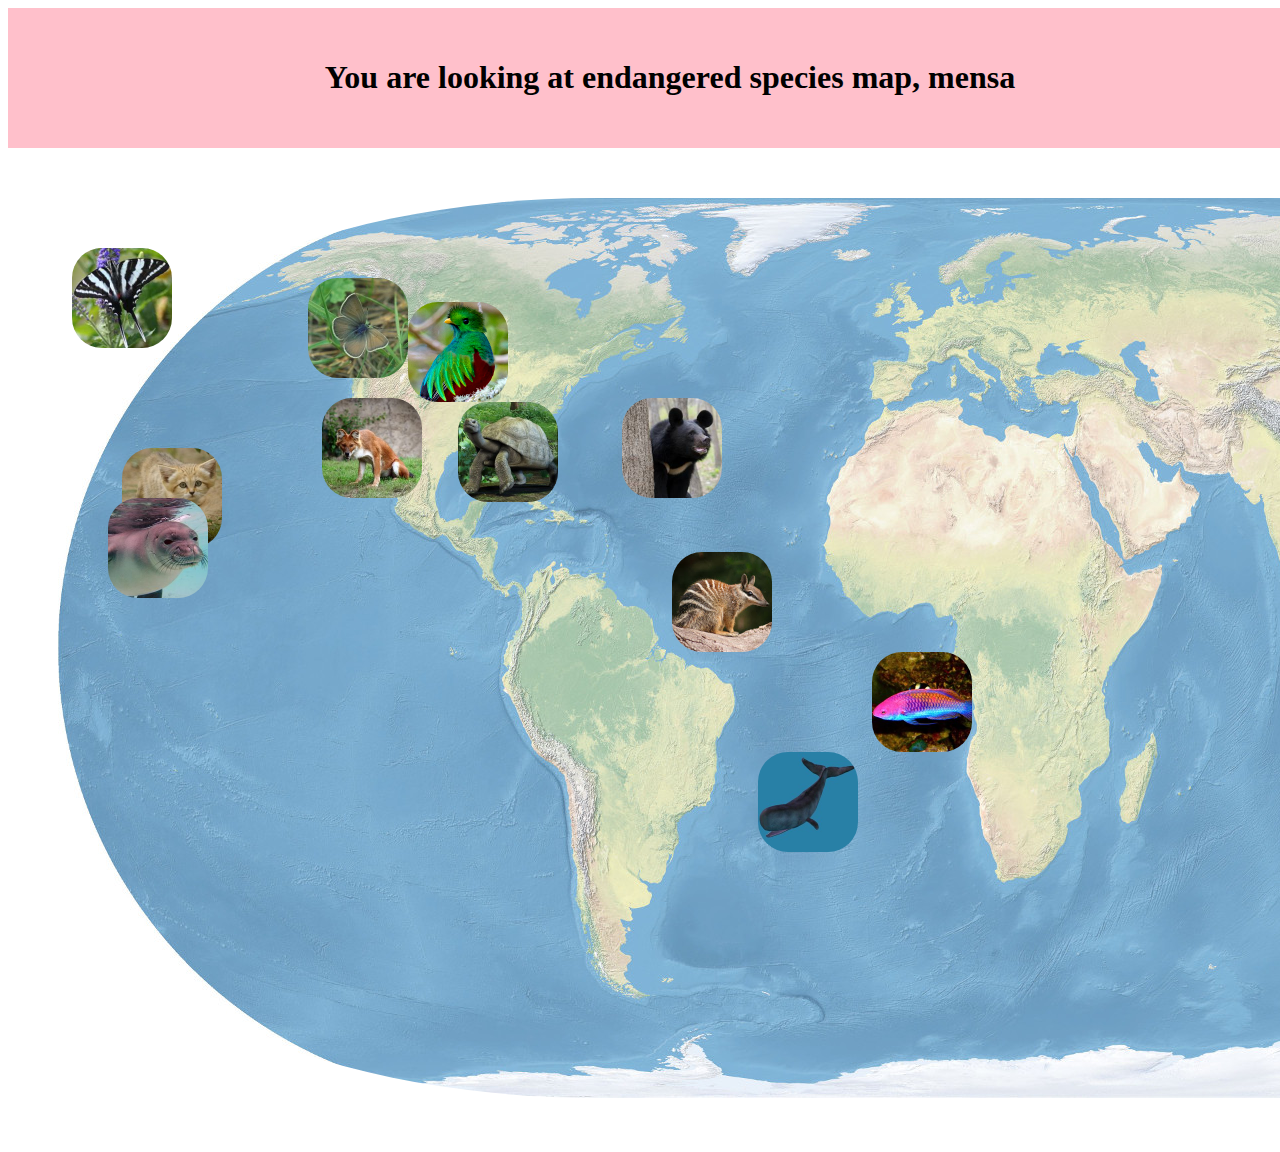
==== endangered-species/index.html @ b4efac7a "add animal pictures, style pictures with css, place pictures absolutely on map" ====
<!DOCTYPE html>
<html>
  <head>
    <link rel="stylesheet" href="css/styles.css" media="screen" title="no title" charset="utf-8">
    <meta charset="utf-8">
    <title>We're dying, please give a fuck</title>
  </head>
  <body>
    <div id="nav">
      <h1>You are looking at endangered species map, mensa</h1>
    </div>
    <div id="content">
      <img src="img/map.jpg" alt="map" />
<div id="badges">

      <img src="img/af-sandcat.jpg-c200" alt="" id="sandcat" />

      <img src="img/an-spermwhale.jpg" alt="" id="sperm-whale" />

      <img src="img/asianblackbear.jpg" alt="" id="bear" />

      <img src="img/ca-resbirdcenam.jpg" alt="" id="bird" />

      <img src="img/eu-corsicaswallowtail.jpg" alt="" id="butterfly" />

      <img src="img/galapagos-tortoise.jpg" alt="" id="tortoise" />

      <img src="img/hawaiimonkseal.jpg" alt="" id="seal" />

      <img src="img/me-dhole.jpg-c200" alt="" id="fox" />

      <img src="img/na-fender'sblue.jpg" alt="" id="butterfly2" />

      <img src="img/numbataussie.jpg" alt="" id="wombmonk" />

      <img src="img/oc-rainbow-parrotfish.jpg-c200" alt="" id="fish" />

      </div>
    </div>
  </body>
</html>
---- endangered-species/css/styles.css ----
#nav {
  background-color: pink;
  display: block;
  width: 100%;
  text-align: center;
  padding: 30px;
}

#content {
  margin: 50px;
  position: relative;
}

img {
  border-radius: 30%;
}

#sperm-whale {
  position: absolute;
  height: 100px;
  width: 100px;
  bottom: 250px;
  left: 700px;
}


#bear {
  position: absolute;
  height: 100px;
  width: 100px;
  top: 200px;
  right: 500px;
}

#bird {
  position: absolute;
  height: 100px;
  width: 100px;
  bottom: 700px;
  left: 350px;
}

#butterfly {
  position: absolute;
  height: 100px;
  width: 100px;
  top: 50px;
  right: 1050px;
}

#tortoise {
  position: absolute;
  height: 100px;
  width: 100px;
  bottom: 600px;
  left: 400px;
}

#seal {
  position: absolute;
  height: 100px;
  width: 100px;
  top: 300px;
  left: 50px;
}

#sandcat {
  position: absolute;
  height: 100px;
  width: 100px;
  top: 250px;
  right: 1000px;
}

#fox {
  position: absolute;
  height: 100px;
  width: 100px;
  top: 200px;
  right: 800px;
}

#butterfly2 {
  position: absolute;
  height: 100px;
  width: 100px;
  top: 80px;
  left: 250px;
}

#wombmonk {
  position: absolute;
  height: 100px;
  width: 100px;
  bottom: 450px;
  right: 450px;
}

#fish {
  position: absolute;
  height: 100px;
  width: 100px;
  bottom: 350px;
  right: 250px;
}
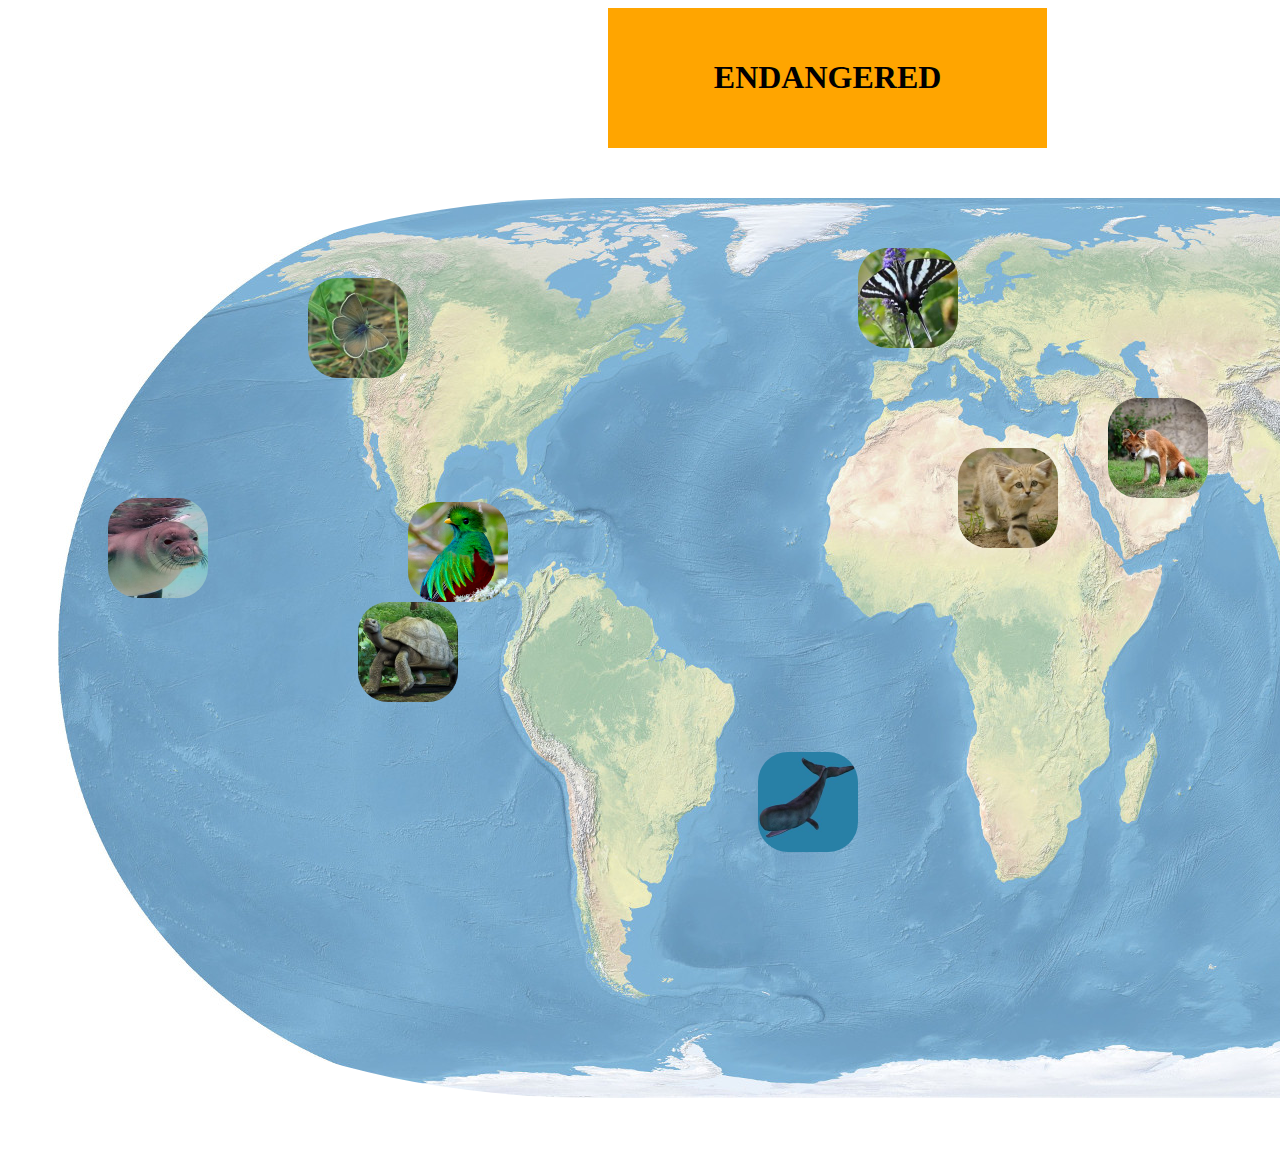
==== commit 28f60a05: "change header text and color css" ====
--- a/endangered-species/index.html
+++ b/endangered-species/index.html
@@ -7,7 +7,7 @@
   </head>
   <body>
     <div id="nav">
-      <h1>You are looking at endangered species map, mensa</h1>
+      <h1>ENDANGERED</h1>
     </div>
     <div id="content">
       <img src="img/map.jpg" alt="map" />
--- a/endangered-species/css/styles.css
+++ b/endangered-species/css/styles.css
@@ -1,7 +1,8 @@
 #nav {
-  background-color: pink;
+  background-color: orange;
   display: block;
-  width: 100%;
+  margin-left: 600px;
+    width: 30%;
   text-align: center;
   padding: 30px;
 }
@@ -23,20 +24,19 @@
   left: 700px;
 }
 
-
 #bear {
   position: absolute;
   height: 100px;
   width: 100px;
   top: 200px;
-  right: 500px;
+  left: 1300px;
 }
 
 #bird {
   position: absolute;
   height: 100px;
   width: 100px;
-  bottom: 700px;
+  bottom: 500px;
   left: 350px;
 }
 
@@ -45,15 +45,15 @@
   height: 100px;
   width: 100px;
   top: 50px;
-  right: 1050px;
+  left: 800px;
 }
 
 #tortoise {
   position: absolute;
   height: 100px;
   width: 100px;
-  bottom: 600px;
-  left: 400px;
+  bottom: 400px;
+  left: 300px;
 }
 
 #seal {
@@ -69,7 +69,7 @@
   height: 100px;
   width: 100px;
   top: 250px;
-  right: 1000px;
+  left: 900px;
 }
 
 #fox {
@@ -77,7 +77,7 @@
   height: 100px;
   width: 100px;
   top: 200px;
-  right: 800px;
+  left: 1050px;
 }
 
 #butterfly2 {
@@ -92,14 +92,14 @@
   position: absolute;
   height: 100px;
   width: 100px;
-  bottom: 450px;
-  right: 450px;
+  top: 550px;
+  left: 1450px;
 }
 
 #fish {
   position: absolute;
   height: 100px;
   width: 100px;
-  bottom: 350px;
-  right: 250px;
+  top: 450px;
+  left: 1650px;
 }
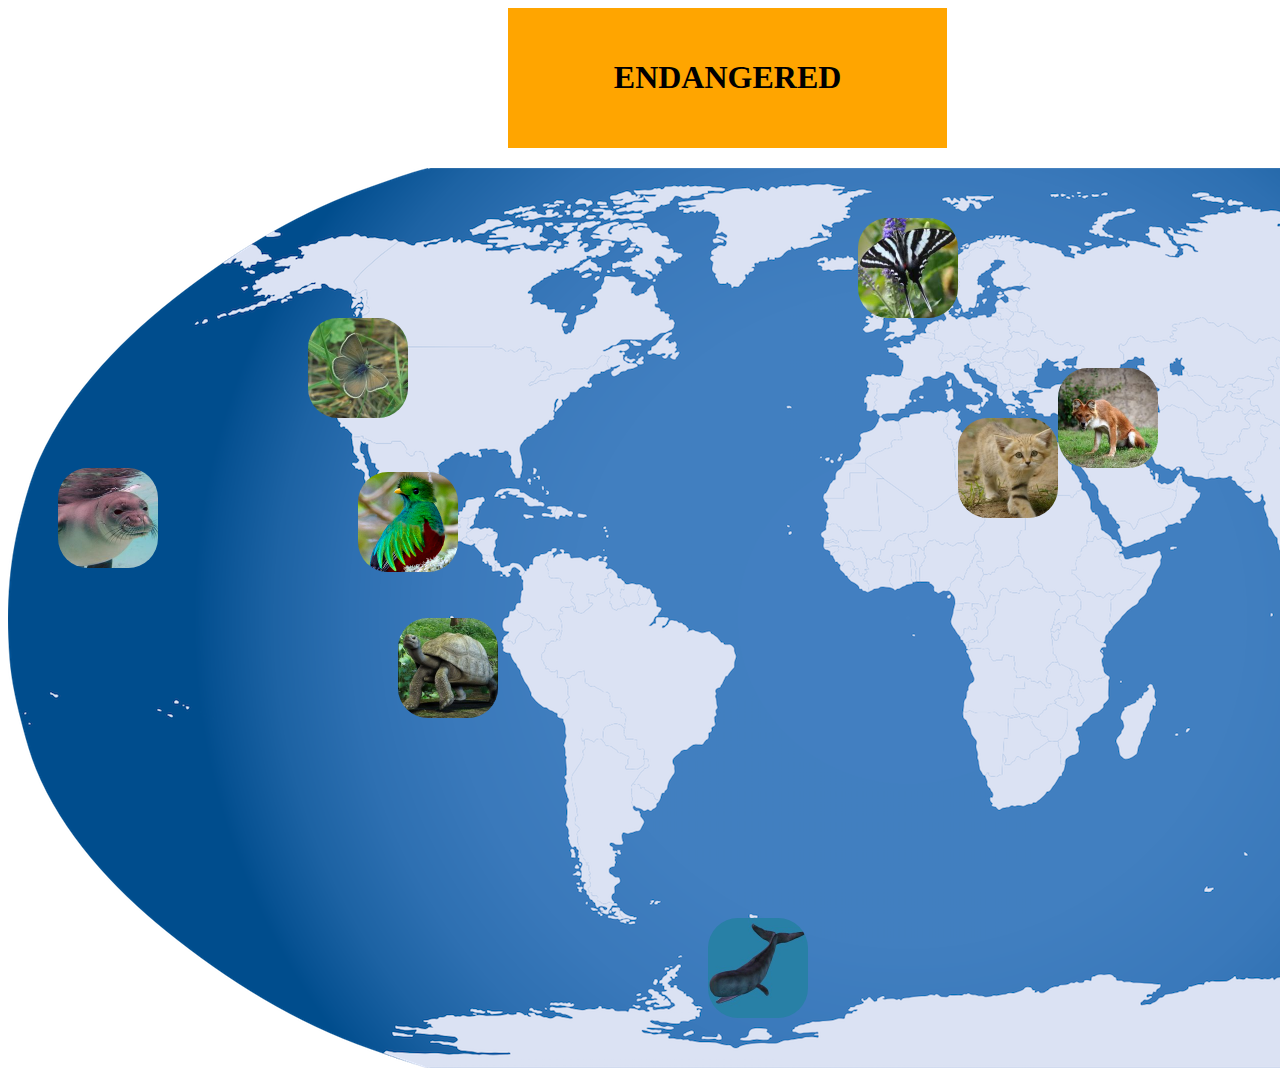
==== commit c1106d49: "add new map image, adjust animal img css due to new map" ====
--- a/endangered-species/index.html
+++ b/endangered-species/index.html
@@ -10,7 +10,8 @@
       <h1>ENDANGERED</h1>
     </div>
     <div id="content">
-      <img src="img/map.jpg" alt="map" />
+      <!-- <img src="img/map.jpg" alt="map" /> -->
+      <img src="img/mapv2.png" alt="map" /> 
 <div id="badges">
 
       <img src="img/af-sandcat.jpg-c200" alt="" id="sandcat" />
--- a/endangered-species/css/styles.css
+++ b/endangered-species/css/styles.css
@@ -1,18 +1,22 @@
+
+
 #nav {
+  margin-bottom: 20px;
   background-color: orange;
   display: block;
-  margin-left: 600px;
-    width: 30%;
+  margin-left: 500px;
+  width: 30%;
   text-align: center;
   padding: 30px;
 }
 
 #content {
-  margin: 50px;
+  display: block;
+  margin: auto;
   position: relative;
 }
 
-img {
+#badges img {
   border-radius: 30%;
 }
 
@@ -20,7 +24,7 @@
   position: absolute;
   height: 100px;
   width: 100px;
-  bottom: 250px;
+  top: 750px;
   left: 700px;
 }
 
@@ -28,7 +32,7 @@
   position: absolute;
   height: 100px;
   width: 100px;
-  top: 200px;
+  top: 150px;
   left: 1300px;
 }
 
@@ -45,15 +49,15 @@
   height: 100px;
   width: 100px;
   top: 50px;
-  left: 800px;
+  left: 850px;
 }
 
 #tortoise {
   position: absolute;
   height: 100px;
   width: 100px;
-  bottom: 400px;
-  left: 300px;
+  top: 450px;
+  left: 390px;
 }
 
 #seal {
@@ -69,7 +73,7 @@
   height: 100px;
   width: 100px;
   top: 250px;
-  left: 900px;
+  left: 950px;
 }
 
 #fox {
@@ -84,8 +88,8 @@
   position: absolute;
   height: 100px;
   width: 100px;
-  top: 80px;
-  left: 250px;
+  top: 150px;
+  left: 300px;
 }
 
 #wombmonk {
@@ -93,7 +97,7 @@
   height: 100px;
   width: 100px;
   top: 550px;
-  left: 1450px;
+  left: 1500px;
 }
 
 #fish {
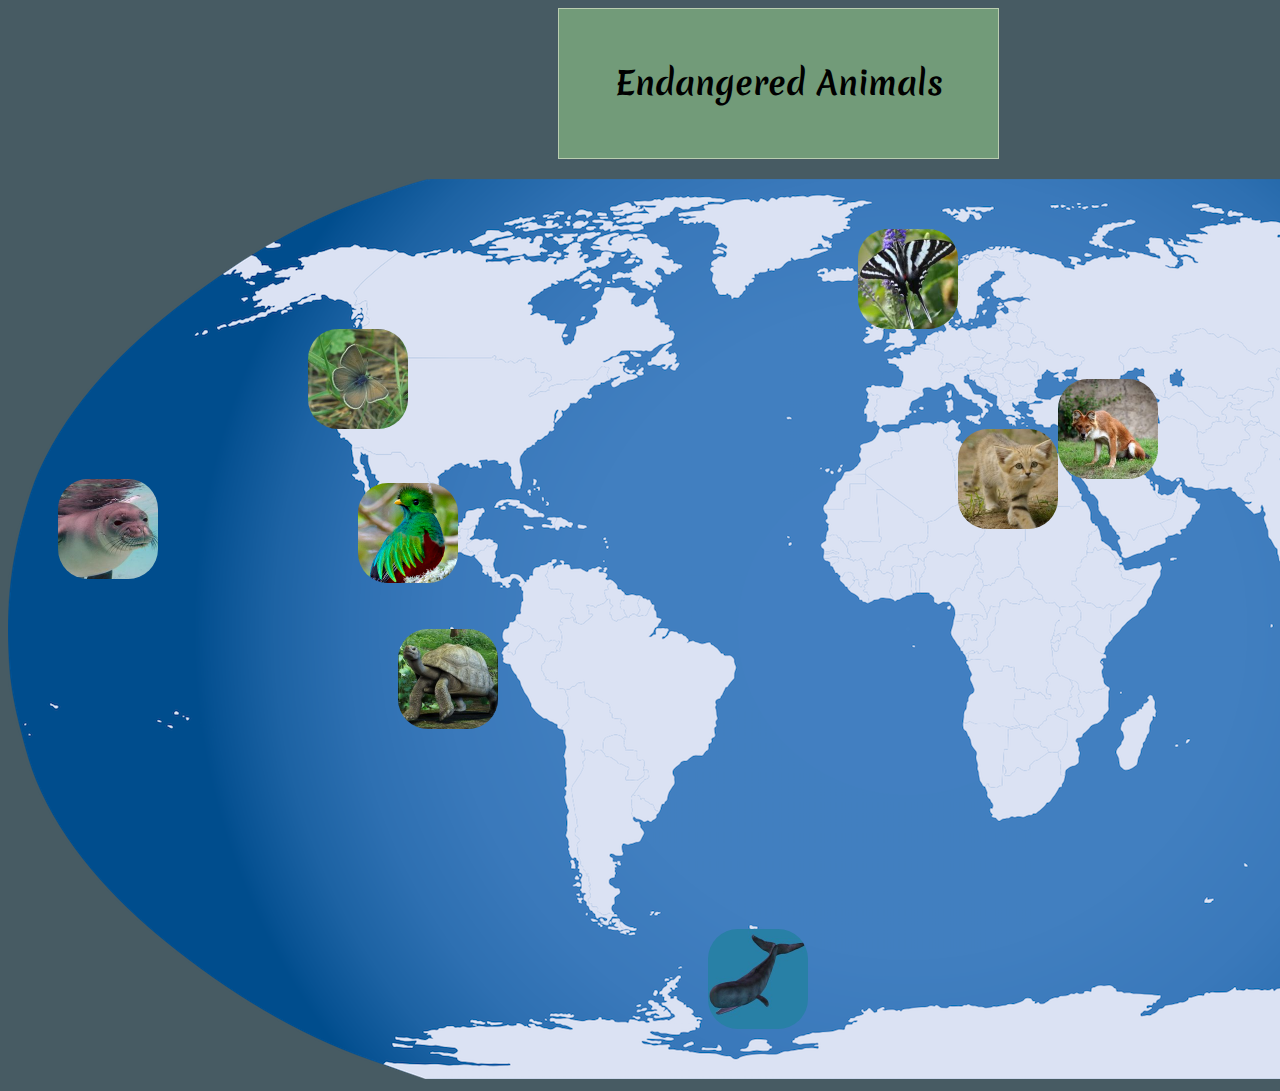
==== commit 22e63171: "add zoom and brightness on transition for animal pics" ====
--- a/endangered-species/index.html
+++ b/endangered-species/index.html
@@ -1,19 +1,19 @@
 <!DOCTYPE html>
 <html>
   <head>
+    <link href="https://fonts.googleapis.com/css?family=Merienda" rel="stylesheet">
     <link rel="stylesheet" href="css/styles.css" media="screen" title="no title" charset="utf-8">
     <meta charset="utf-8">
-    <title>We're dying, please give a fuck</title>
+    <title>Endangered Animals</title>
   </head>
   <body>
     <div id="nav">
-      <h1>ENDANGERED</h1>
+      <h1>Endangered Animals</h1>
     </div>
     <div id="content">
       <!-- <img src="img/map.jpg" alt="map" /> -->
-      <img src="img/mapv2.png" alt="map" /> 
-<div id="badges">
-
+      <img src="img/mapv2.png" alt="map" />
+    <div id="badges">
       <img src="img/af-sandcat.jpg-c200" alt="" id="sandcat" />
 
       <img src="img/an-spermwhale.jpg" alt="" id="sperm-whale" />
@@ -35,8 +35,7 @@
       <img src="img/numbataussie.jpg" alt="" id="wombmonk" />
 
       <img src="img/oc-rainbow-parrotfish.jpg-c200" alt="" id="fish" />
-
-      </div>
+    </div>
     </div>
   </body>
 </html>
--- a/endangered-species/css/styles.css
+++ b/endangered-species/css/styles.css
@@ -1,23 +1,27 @@
-
+body {
+  background-color: #475B63;
+}
 
 #nav {
   margin-bottom: 20px;
-  background-color: orange;
+  background-color: #729B79;
+  border: solid 1px #BACDB0;
   display: block;
-  margin-left: 500px;
+  margin-left: 550px;
   width: 30%;
   text-align: center;
   padding: 30px;
+}
+
+#nav h1 {
+  font-family: 'Merienda', cursive;
+  padding: 0;
 }
 
 #content {
   display: block;
   margin: auto;
   position: relative;
-}
-
-#badges img {
-  border-radius: 30%;
 }
 
 #sperm-whale {
@@ -107,3 +111,23 @@
   top: 450px;
   left: 1650px;
 }
+
+#badges img {
+  border-radius: 30%;
+  -webkit-transition: all 1s ease;
+   -moz-transition: all 1s ease;
+     -o-transition: all 1s ease;
+    -ms-transition: all 1s ease;
+        transition: all .5s ease;
+  /*-webkit-box-shadow: 10px 10px 38px 1px rgba(0,0,0,0.75);
+  -moz-box-shadow: 10px 10px 38px 1px rgba(0,0,0,0.75);
+  box-shadow: 10px 10px 38px 1px rgba(0,0,0,0.75);*/
+}
+
+#badges img:hover {
+  border: solid 2px mintcream;
+  filter: brightness(1.5);
+  height: 150px;
+  width: 150px;
+
+}
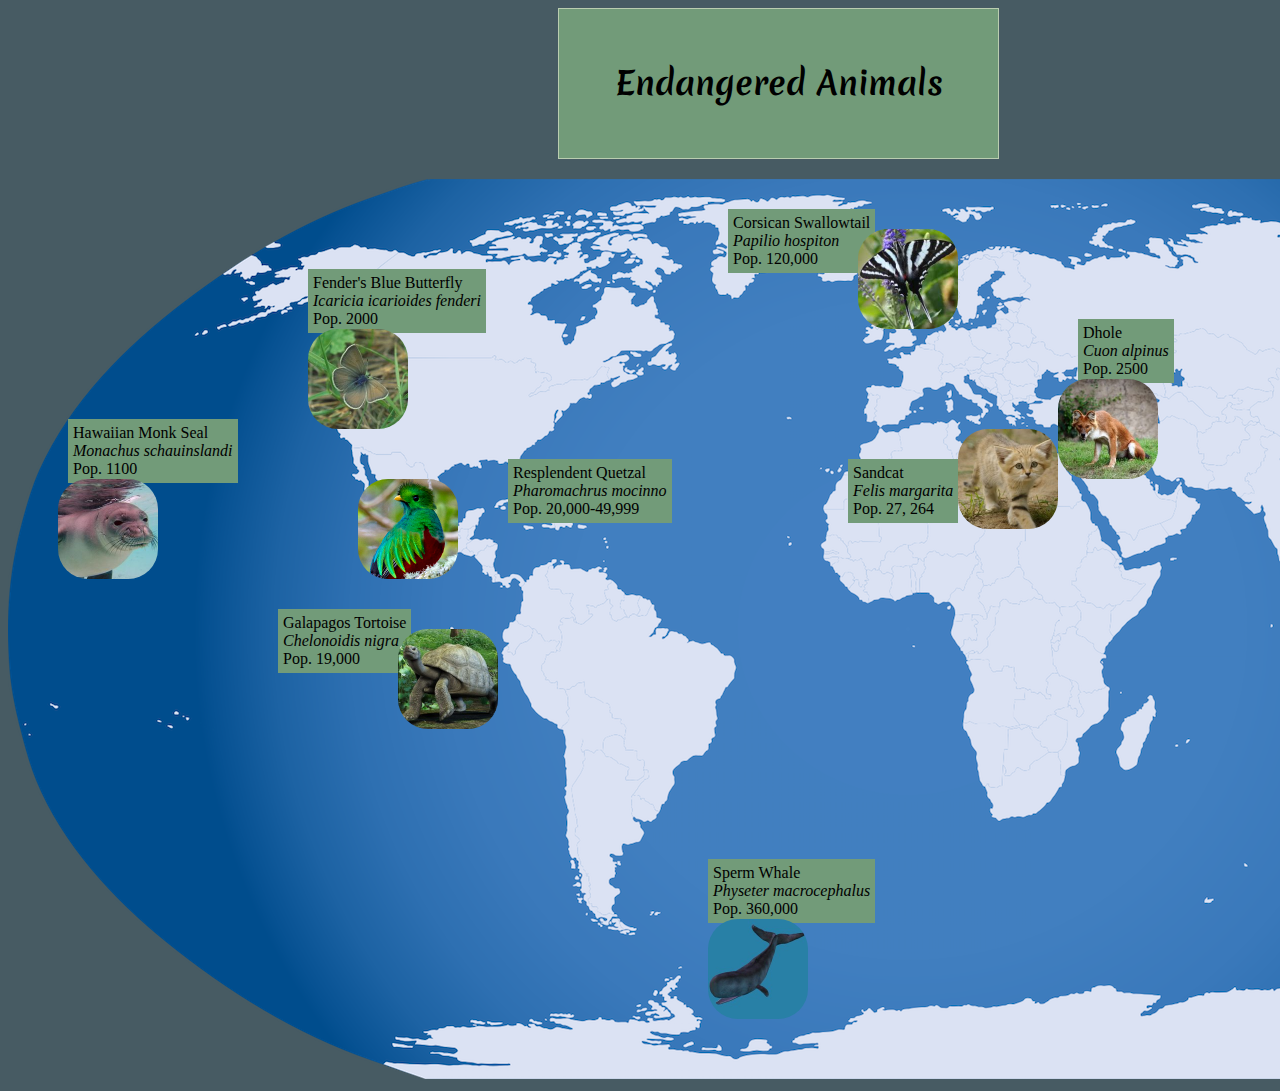
==== commit 3d39db26: "add further animal picture styling and text styling" ====
--- a/endangered-species/index.html
+++ b/endangered-species/index.html
@@ -14,26 +14,28 @@
       <!-- <img src="img/map.jpg" alt="map" /> -->
       <img src="img/mapv2.png" alt="map" />
     <div id="badges">
+
+      <span id="cat-text">Sandcat<br> <em>Felis margarita</em> <br> Pop. 27, 264</span>
       <img src="img/af-sandcat.jpg-c200" alt="" id="sandcat" />
-
+      <span id="whale-text">Sperm Whale<br> <em>Physeter macrocephalus</em> <br> Pop. 360,000</span>
       <img src="img/an-spermwhale.jpg" alt="" id="sperm-whale" />
-
+      <span id="bear-text">Asian Black Bear<br> <em>Ursus thibetanus</em><br> Pop. 28,000</span>
       <img src="img/asianblackbear.jpg" alt="" id="bear" />
-
+      <span id="bird-text">Resplendent Quetzal<br> <em>Pharomachrus mocinno </em><br> Pop. 20,000-49,999</span>
       <img src="img/ca-resbirdcenam.jpg" alt="" id="bird" />
-
+      <span id="butterfly-text">Corsican Swallowtail<br> <em>Papilio hospiton</em><br> Pop. 120,000</span>
       <img src="img/eu-corsicaswallowtail.jpg" alt="" id="butterfly" />
-
+      <span id="tortoise-text">Galapagos Tortoise<br> <em>Chelonoidis nigra</em><br> Pop. 19,000</span>
       <img src="img/galapagos-tortoise.jpg" alt="" id="tortoise" />
-
+      <span id="seal-text">Hawaiian Monk Seal<br> <em>Monachus schauinslandi </em><br> Pop. 1100</span>
       <img src="img/hawaiimonkseal.jpg" alt="" id="seal" />
-
+      <span id="fox-text">Dhole <br> <em>Cuon alpinus </em> <br>Pop. 2500</span>
       <img src="img/me-dhole.jpg-c200" alt="" id="fox" />
-
+      <span id="butterfly2-text">Fender's Blue Butterfly <br> <em>Icaricia icarioides fenderi </em> <br> Pop. 2000</span>
       <img src="img/na-fender'sblue.jpg" alt="" id="butterfly2" />
-
+      <span id="chipmunk-text">Numbat <br> <em> Myrmecobius fasciatus</em> <br> Pop. 45,001 </span>
       <img src="img/numbataussie.jpg" alt="" id="wombmonk" />
-
+      <span id="fish-text">Rainbow Parrotfish <br> <em>Scarus guacamaia </em> <br> Pop. 98,765</span>
       <img src="img/oc-rainbow-parrotfish.jpg-c200" alt="" id="fish" />
     </div>
     </div>
--- a/endangered-species/css/styles.css
+++ b/endangered-species/css/styles.css
@@ -28,8 +28,16 @@
   position: absolute;
   height: 100px;
   width: 100px;
-  top: 750px;
+  top: 740px;
   left: 700px;
+}
+
+#whale-text {
+  position: absolute;
+  top: 680px;
+  left: 700px;
+  background-color: #729B79;
+  padding: 5px;
 }
 
 #bear {
@@ -40,12 +48,28 @@
   left: 1300px;
 }
 
+#bear-text{
+  position: absolute;
+  top: 90px;
+  left: 1300px;
+  background-color: #729B79;
+  padding: 5px;
+}
+
 #bird {
   position: absolute;
   height: 100px;
   width: 100px;
-  bottom: 500px;
+  top: 300px;
   left: 350px;
+}
+
+#bird-text {
+  position: absolute;
+  top: 280px;
+  left: 500px;
+  background-color: #729B79;
+  padding: 5px;
 }
 
 #butterfly {
@@ -56,6 +80,14 @@
   left: 850px;
 }
 
+#butterfly-text {
+  position: absolute;
+  top: 30px;
+  left: 720px;
+  background-color: #729B79;
+  padding: 5px;
+}
+
 #tortoise {
   position: absolute;
   height: 100px;
@@ -64,6 +96,14 @@
   left: 390px;
 }
 
+#tortoise-text {
+  position: absolute;
+  top: 430px;
+  left: 270px;
+  background-color: #729B79;
+  padding: 5px;
+}
+
 #seal {
   position: absolute;
   height: 100px;
@@ -72,6 +112,14 @@
   left: 50px;
 }
 
+#seal-text{
+  position: absolute;
+  top: 240px;
+  left: 60px;
+  background-color: #729B79;
+  padding: 5px;
+}
+
 #sandcat {
   position: absolute;
   height: 100px;
@@ -80,6 +128,15 @@
   left: 950px;
 }
 
+#cat-text {
+  position: absolute;
+  top: 280px;
+  left: 840px;
+  background-color: #729B79;
+  padding: 5px;
+}
+
+
 #fox {
   position: absolute;
   height: 100px;
@@ -88,6 +145,14 @@
   left: 1050px;
 }
 
+#fox-text {
+  position: absolute;
+  top: 140px;
+  left: 1070px;
+  background-color: #729B79;
+  padding: 5px;
+}
+
 #butterfly2 {
   position: absolute;
   height: 100px;
@@ -96,6 +161,14 @@
   left: 300px;
 }
 
+#butterfly2-text {
+  position: absolute;
+  top: 90px;
+  left: 300px;
+  background-color: #729B79;
+  padding: 5px;
+}
+
 #wombmonk {
   position: absolute;
   height: 100px;
@@ -104,12 +177,28 @@
   left: 1500px;
 }
 
+#chipmunk-text {
+  position: absolute;
+  top: 500px;
+  left: 1400px;
+  background-color: #729B79;
+  padding: 5px;
+}
+
 #fish {
   position: absolute;
   height: 100px;
   width: 100px;
   top: 450px;
   left: 1650px;
+}
+
+#fish-text {
+  position: absolute;
+  top: 390px;
+  left: 1650px;
+  background-color: #729B79;
+  padding: 5px;
 }
 
 #badges img {
